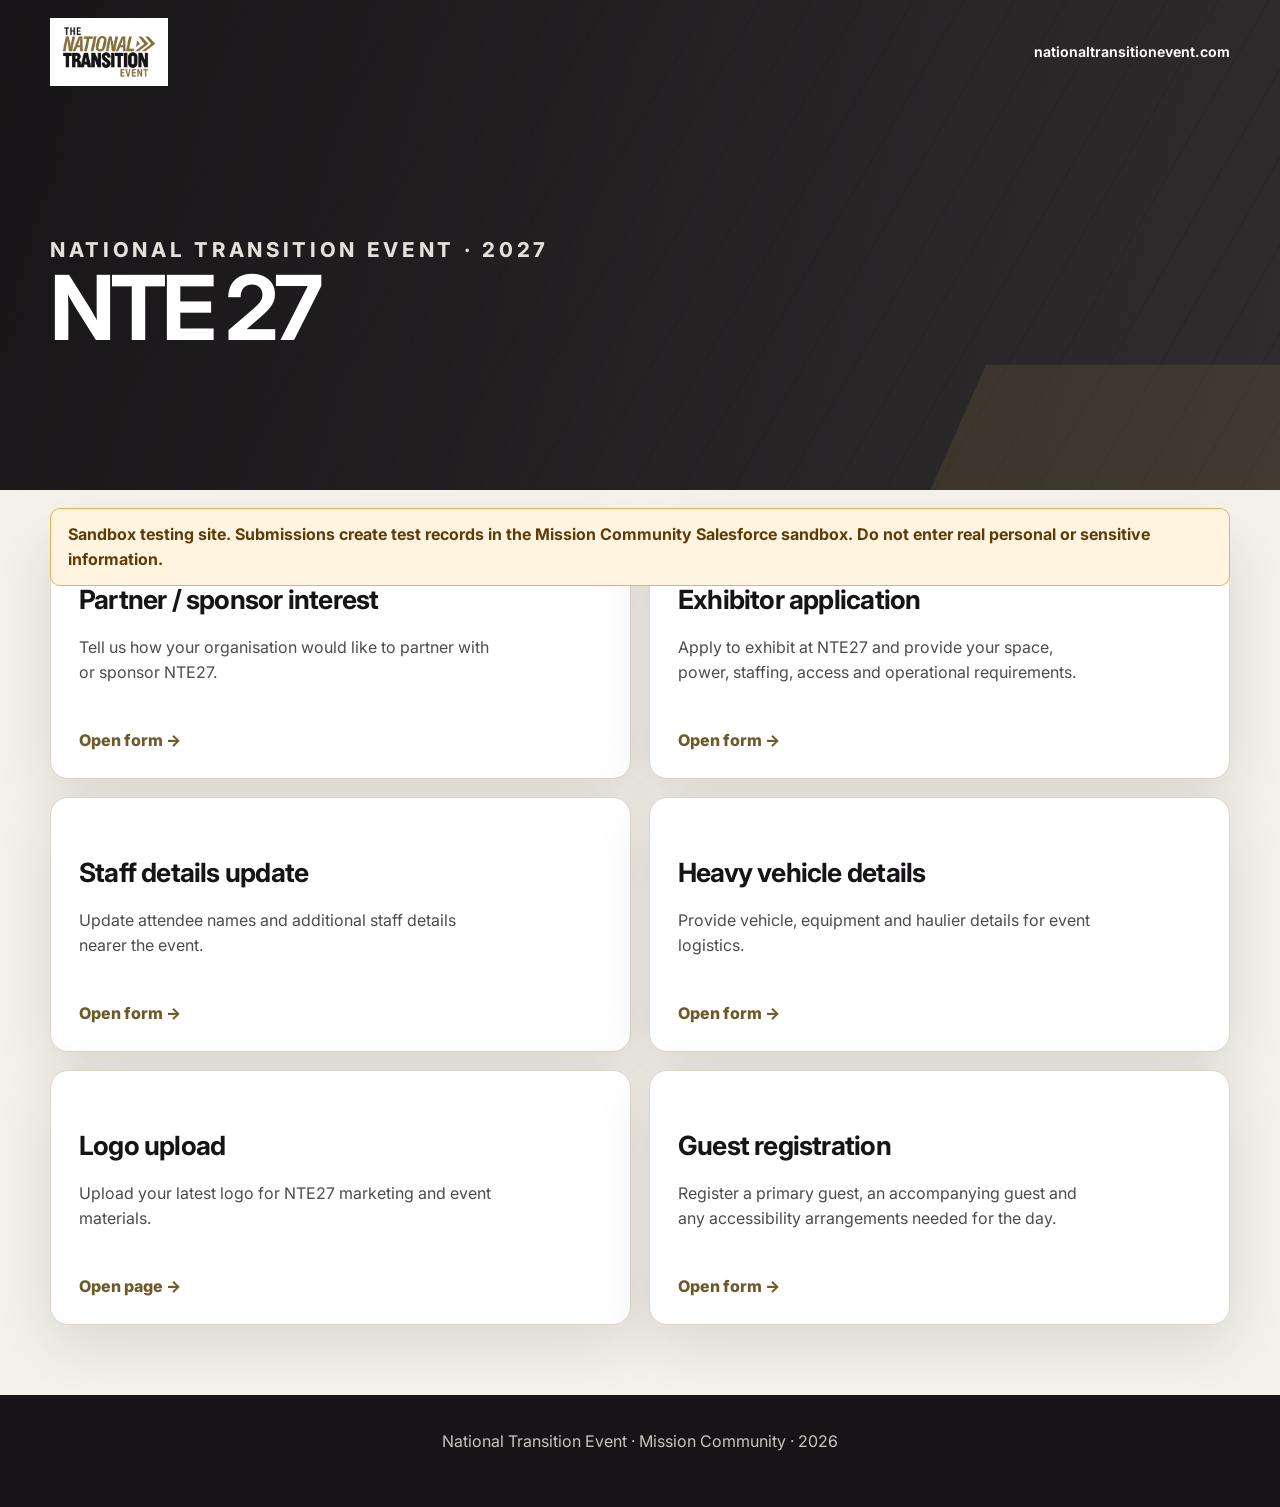
==== index.html @ 40306d3e "Publish NTE27 sandbox form site" ====
<!doctype html>
<html lang="en-GB">
<head>
  <meta charset="utf-8">
  <meta name="viewport" content="width=device-width, initial-scale=1">
  <title>NTE27 Registration and Application Forms</title>
  <meta name="description" content="Explore the National Transition Event 2027 registration and application journeys.">
  <link rel="preconnect" href="https://fonts.googleapis.com">
  <link rel="preconnect" href="https://fonts.gstatic.com" crossorigin>
  <link href="https://fonts.googleapis.com/css2?family=Inter:wght@400;550;650;750;800&amp;display=swap" rel="stylesheet">
  <link rel="stylesheet" href="assets/styles.css?v=20260811-1">
</head>
<body>
  <header class="site-header">
    <nav class="nav" aria-label="Primary navigation">
      <a class="brand" href="index.html"><img class="brand-logo" src="assets/nte-logo-white.png" alt="The National Transition Event"></a>
      <a class="nav-link" href="https://www.nationaltransitionevent.com/">nationaltransitionevent.com</a>
    </nav>
    <div class="hero">
      <p class="eyebrow">National Transition Event · 2027</p>
      <h1>NTE 27</h1>
    </div>
  </header>

  <main class="page-shell">
    <section class="hub-grid" aria-label="NTE27 form journeys">
      <a class="journey" href="partner-sponsor-interest.html">
        <h2>Partner / sponsor interest</h2>
        <p>Tell us how your organisation would like to partner with or sponsor NTE27.</p>
        <span class="arrow">Open form →</span>
      </a>
      <a class="journey" href="exhibitor-application.html">
        <h2>Exhibitor application</h2>
        <p>Apply to exhibit at NTE27 and provide your space, power, staffing, access and operational requirements.</p>
        <span class="arrow">Open form →</span>
      </a>
      <a class="journey" href="staff-update.html">
        <h2>Staff details update</h2>
        <p>Update attendee names and additional staff details nearer the event.</p>
        <span class="arrow">Open form →</span>
      </a>
      <a class="journey" href="heavy-vehicle-details.html">
        <h2>Heavy vehicle details</h2>
        <p>Provide vehicle, equipment and haulier details for event logistics.</p>
        <span class="arrow">Open form →</span>
      </a>
      <a class="journey" href="logo-upload.html">
        <h2>Logo upload</h2>
        <p>Upload your latest logo for NTE27 marketing and event materials.</p>
        <span class="arrow">Open page →</span>
      </a>
      <a class="journey" href="guest-registration.html">
        <h2>Guest registration</h2>
        <p>Register a primary guest, an accompanying guest and any accessibility arrangements needed for the day.</p>
        <span class="arrow">Open form →</span>
      </a>
    </section>
  </main>

  <footer class="site-footer">National Transition Event · Mission Community · <span data-current-year></span></footer>
  <script src="assets/config.js?v=20260811-1"></script>
  <script src="assets/forms.js?v=20260811-1"></script>
</body>
</html>
---- assets/styles.css ----
:root {
  --ink: #171417;
  --ink-soft: #4f4a4d;
  --gold: #92793f;
  --gold-dark: #6f5929;
  --gold-soft: #f1eadb;
  --paper: #fffdf9;
  --surface: #ffffff;
  --mist: #f4f1eb;
  --line: #ddd5c7;
  --success: #256348;
  --warning: #8a591b;
  --danger: #a32f3c;
  --shadow: 0 18px 55px rgba(35, 27, 19, 0.12);
  --radius: 18px;
  font-family: Inter, "Segoe UI", Arial, sans-serif;
  color: var(--ink);
  background: var(--mist);
}

* { box-sizing: border-box; }
html { scroll-behavior: smooth; }
body { margin: 0; min-width: 320px; background: var(--mist); line-height: 1.55; }
a { color: var(--gold-dark); text-underline-offset: 3px; }
a:hover { color: var(--ink); }
button, input, select, textarea { font: inherit; }
button { cursor: pointer; }

.site-header {
  position: relative;
  overflow: hidden;
  color: #fff;
  background:
    linear-gradient(105deg, rgba(19, 17, 19, .98), rgba(19, 17, 19, .88)),
    repeating-linear-gradient(120deg, transparent 0 42px, rgba(146,121,63,.22) 42px 44px);
}
.site-header::after {
  position: absolute;
  right: -6vw;
  bottom: -95px;
  width: 420px;
  height: 220px;
  content: "";
  transform: skewX(-24deg);
  background: var(--gold);
  opacity: .18;
}
.nav, .hero, .page-shell { width: min(1180px, calc(100% - 34px)); margin-inline: auto; }
.nav { position: relative; z-index: 2; display: flex; gap: 24px; padding: 18px 0; align-items: center; justify-content: space-between; }
.brand { display: inline-flex; gap: 13px; color: #fff; text-decoration: none; align-items: center; }
.brand-logo { display: block; width: 118px; height: 68px; padding: 5px; object-fit: contain; background: #fff; }
.brand-mark { display: grid; width: 52px; height: 52px; border: 1px solid rgba(255,255,255,.35); color: var(--gold-soft); font-weight: 800; letter-spacing: -.08em; place-items: center; }
.brand-copy { display: grid; font-size: .72rem; line-height: 1.1; letter-spacing: .13em; text-transform: uppercase; }
.brand-copy strong { color: var(--gold-soft); font-size: 1.06rem; letter-spacing: .04em; }
.nav-link { color: #fff; font-size: .88rem; font-weight: 650; text-decoration: none; }
.hero { position: relative; z-index: 1; padding: clamp(52px, 9vw, 108px) 0 clamp(82px, 12vw, 140px); }
.eyebrow { margin: 0 0 10px; color: var(--gold-soft); font-size: .76rem; font-weight: 750; letter-spacing: .18em; text-transform: uppercase; }
.hero h1 { max-width: 850px; margin: 0; font-size: clamp(2.5rem, 7vw, 5.6rem); line-height: .94; letter-spacing: -.055em; }
.hero p { max-width: 720px; margin: 22px 0 0; color: #e5e0da; font-size: clamp(1.02rem, 2vw, 1.28rem); }

.page-shell { position: relative; z-index: 3; margin-top: -62px; padding-bottom: 70px; }
.sandbox-notice { position: relative; z-index: 4; width: min(1180px, calc(100% - 34px)); margin: 18px auto 0; padding: 13px 17px; border: 1px solid #e7b15a; border-radius: 10px; color: #5f3b08; background: #fff4df; font-weight: 700; }
.layout { display: grid; grid-template-columns: minmax(0, 1fr) 290px; gap: 28px; align-items: start; }
.main-column { min-width: 0; }
.sidebar { position: sticky; top: 20px; display: grid; gap: 14px; }
.card { margin-bottom: 22px; padding: clamp(24px, 4vw, 42px); border: 1px solid rgba(146,121,63,.16); border-radius: var(--radius); background: var(--surface); box-shadow: var(--shadow); }
.card.compact { padding: 24px; }
.card h2 { margin: 0 0 8px; font-size: clamp(1.42rem, 3vw, 2rem); line-height: 1.15; letter-spacing: -.025em; }
.card h3 { margin: 28px 0 12px; font-size: 1.05rem; }
.card > p:last-child { margin-bottom: 0; }
.section-number { display: inline-grid; width: 32px; height: 32px; margin: 0 10px 0 0; border-radius: 50%; color: #fff; background: var(--gold); font-size: .86rem; vertical-align: 3px; place-items: center; }
.lede { color: var(--ink-soft); font-size: 1.04rem; }
.muted, .help { color: var(--ink-soft); }
.help { display: block; margin-top: 6px; font-size: .84rem; }
.required::after { content: " *"; color: var(--danger); }
.grid { display: grid; grid-template-columns: repeat(2, minmax(0, 1fr)); gap: 19px 22px; margin-top: 24px; }
.field { min-width: 0; }
.field.full { grid-column: 1 / -1; }
label, .label { display: block; margin-bottom: 7px; font-size: .91rem; font-weight: 700; }
input, select, textarea {
  width: 100%;
  min-height: 49px;
  padding: 11px 13px;
  border: 1px solid var(--line);
  border-radius: 9px;
  color: var(--ink);
  background: #fff;
}
textarea { min-height: 118px; resize: vertical; }
input:focus, select:focus, textarea:focus, button:focus-visible { outline: 3px solid rgba(146,121,63,.25); outline-offset: 2px; border-color: var(--gold); }
input[aria-invalid="true"], select[aria-invalid="true"], textarea[aria-invalid="true"] { border-color: var(--danger); }

.choice-grid { display: grid; grid-template-columns: repeat(2, minmax(0,1fr)); gap: 12px; }
.choice { position: relative; display: flex; gap: 10px; min-height: 52px; margin: 0; padding: 13px; border: 1px solid var(--line); border-radius: 10px; font-weight: 550; align-items: flex-start; cursor: pointer; }
.choice:hover, .choice:has(input:checked) { border-color: var(--gold); background: var(--gold-soft); }
.choice input { width: auto; min-height: auto; margin-top: 4px; accent-color: var(--gold-dark); flex: 0 0 auto; }
.choice strong { display: block; }
.choice small { display: block; margin-top: 2px; color: var(--ink-soft); font-weight: 450; }
.options-list { display: grid; gap: 9px; max-height: 540px; padding: 12px; overflow: auto; border: 1px solid var(--line); border-radius: 12px; background: #fbfaf7; }
.package-option { align-items: center; justify-content: space-between; }
.package-option small { margin-left: 26px; }
.package-option .price { color: var(--gold-dark); font-weight: 800; white-space: nowrap; }

.conditional[hidden], [hidden] { display: none !important; }
.conditional { margin-top: 18px; padding-top: 18px; border-top: 1px solid var(--line); }
.callout { margin: 20px 0 0; padding: 16px 18px; border-left: 4px solid var(--gold); border-radius: 0 10px 10px 0; background: var(--gold-soft); }
.callout.warning { border-color: var(--warning); background: #fff4df; }
.callout.success { border-color: var(--success); background: #eaf6ef; }
.callout.danger { border-color: var(--danger); background: #fff0f2; }
.summary-list { display: grid; gap: 10px; margin: 14px 0 0; padding: 0; list-style: none; }
.summary-list li { display: flex; gap: 16px; padding-bottom: 10px; border-bottom: 1px solid var(--line); justify-content: space-between; }
.summary-list strong { text-align: right; }
.estimate { margin: 16px 0 0; color: var(--gold-dark); font-size: 1.25rem; font-weight: 800; }

.checkline { display: flex; gap: 11px; margin: 18px 0 0; align-items: flex-start; }
.checkline input { width: auto; min-height: auto; margin-top: 5px; accent-color: var(--gold-dark); }
.checkline label { margin: 0; font-weight: 550; }
.button-row { display: flex; gap: 12px; margin-top: 24px; flex-wrap: wrap; }
.button, .button-secondary {
  display: inline-flex;
  min-height: 50px;
  padding: 12px 20px;
  border: 1px solid var(--gold-dark);
  border-radius: 9px;
  font-weight: 750;
  text-decoration: none;
  align-items: center;
  justify-content: center;
}
.button { color: #fff; background: var(--gold-dark); }
.button:hover { color: #fff; background: var(--ink); }
.button-secondary { color: var(--gold-dark); background: #fff; }
.button[disabled], .button-secondary[disabled], .button[aria-disabled="true"], .button-secondary[aria-disabled="true"] { border-color: #aaa; color: #666; background: #ddd; cursor: not-allowed; }
.status { margin-top: 16px; padding: 14px 16px; border-radius: 9px; font-weight: 650; }
.status.error { color: #6f1823; background: #ffeaed; }
.status.success { color: #174c35; background: #e7f5ed; }

.email-preview-panel {
  margin: 28px 0 22px;
  padding: clamp(24px, 4vw, 36px);
  border: 1px solid rgba(146,121,63,.28);
  border-radius: var(--radius);
  background: linear-gradient(135deg, #1b181b, #292329);
  color: #fff;
  box-shadow: var(--shadow);
}
.email-preview-panel .eyebrow { margin-top: 0; }
.email-preview-panel h2 { margin: 0 0 8px; font-size: clamp(1.45rem, 3vw, 2rem); line-height: 1.15; letter-spacing: -.025em; }
.email-preview-panel p:not(.eyebrow) { max-width: 720px; margin: 0; color: #ded8d2; }
.email-preview-panel .button-row { margin-top: 20px; }
.email-preview-panel .button-secondary { border-color: var(--gold-soft); color: var(--ink); background: var(--gold-soft); }
.email-preview-panel .button-secondary:hover { border-color: #fff; color: #fff; background: transparent; }

.progress { margin: 0; padding: 0; list-style: none; counter-reset: steps; }
.progress li { position: relative; margin: 0 0 13px; padding-left: 28px; color: var(--ink-soft); font-size: .86rem; }
.progress li::before { position: absolute; left: 0; width: 18px; height: 18px; border: 1px solid var(--line); border-radius: 50%; content: counter(steps); counter-increment: steps; font-size: .68rem; text-align: center; line-height: 17px; }
.mini-meta { display: grid; gap: 9px; margin: 0; }
.mini-meta div { display: flex; gap: 10px; font-size: .86rem; justify-content: space-between; }
.mini-meta dt { color: var(--ink-soft); }
.mini-meta dd { margin: 0; font-weight: 700; text-align: right; }

.hub-grid { display: grid; grid-template-columns: repeat(2, minmax(0,1fr)); gap: 18px; }
.tag { display: inline-block; padding: 5px 9px; border-radius: 999px; color: var(--gold-dark); background: var(--gold-soft); font-size: .72rem; font-weight: 800; letter-spacing: .08em; text-transform: uppercase; }
.tag.blocked { color: #6f1823; background: #ffeaed; }
.journey { position: relative; min-height: 255px; margin: 0; padding: 28px; overflow: hidden; border: 1px solid var(--line); border-radius: var(--radius); color: var(--ink); background: #fff; box-shadow: var(--shadow); text-decoration: none; }
.journey:hover { transform: translateY(-3px); border-color: var(--gold); }
.journey .tag { display: inline-block; padding: 5px 9px; border-radius: 999px; color: var(--gold-dark); background: var(--gold-soft); font-size: .72rem; font-weight: 800; letter-spacing: .08em; text-transform: uppercase; }
.journey .tag.blocked { color: #6f1823; background: #ffeaed; }
.journey h2 { margin: 26px 0 10px; font-size: 1.65rem; letter-spacing: -.03em; }
.journey p { max-width: 420px; color: var(--ink-soft); }
.journey .arrow { position: absolute; left: 28px; bottom: 25px; color: var(--gold-dark); font-weight: 800; }
.blocked-panel { border-style: dashed; box-shadow: none; }

.site-footer { padding: 34px 20px 54px; color: #cbc5bf; background: var(--ink); text-align: center; }
.site-footer a { color: var(--gold-soft); }

@media (max-width: 900px) {
  .layout { grid-template-columns: 1fr; }
  .sidebar { position: static; grid-template-columns: repeat(2,minmax(0,1fr)); }
}
@media (max-width: 680px) {
  .grid, .choice-grid, .hub-grid, .sidebar { grid-template-columns: 1fr; }
  .nav-link { display: none; }
  .hero { padding-top: 45px; }
  .page-shell { margin-top: -45px; }
  .package-option { align-items: flex-start; }
  .package-option .price { white-space: normal; }
}
@media (prefers-reduced-motion: no-preference) {
  .journey, .button, .button-secondary { transition: transform .18s ease, border-color .18s ease, background .18s ease, color .18s ease; }
}
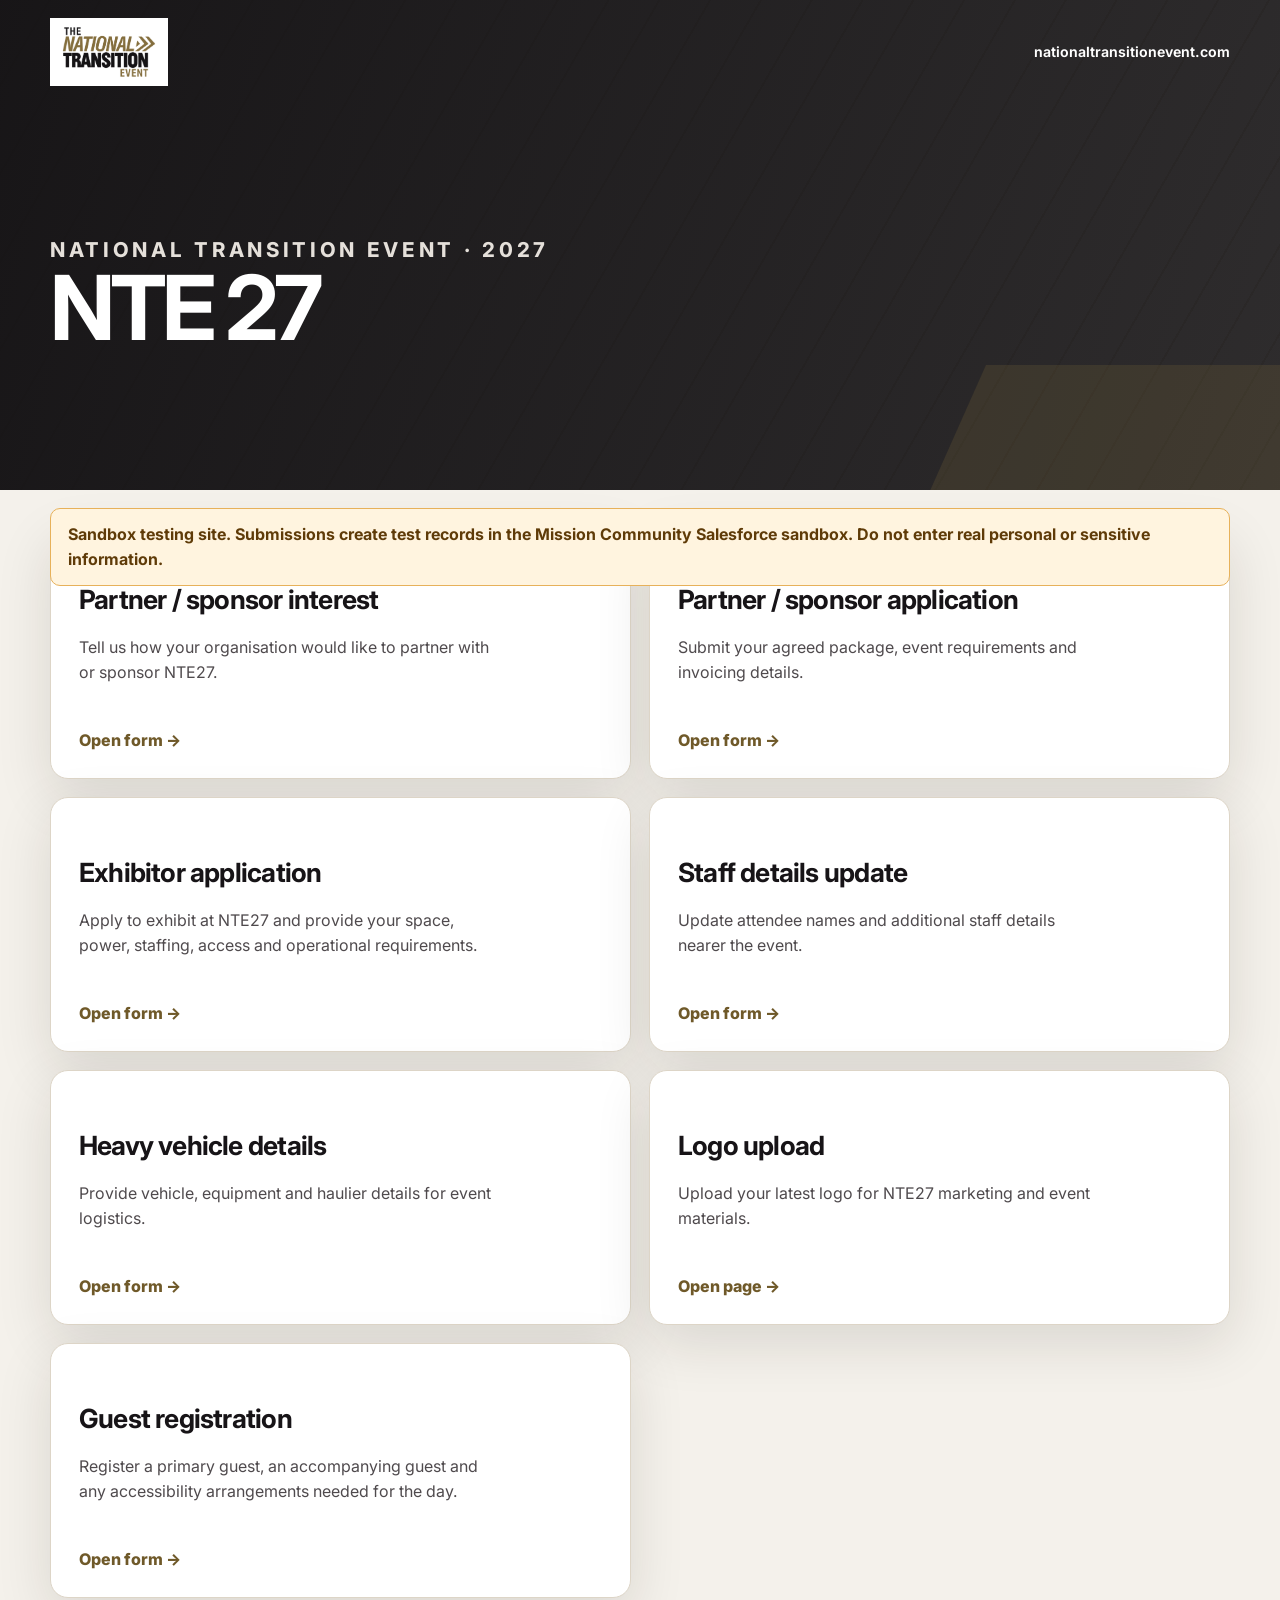
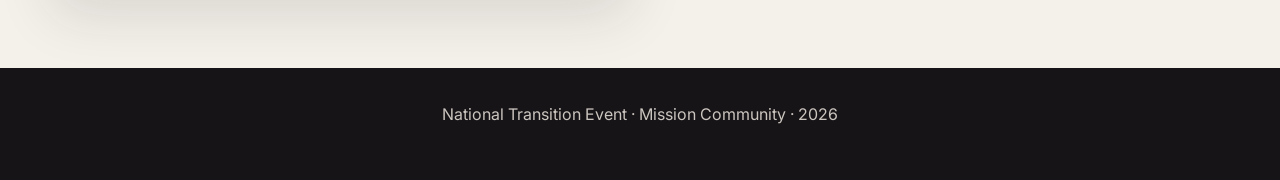
==== commit e96fadf7: "Publish all NTE forms with isolated lead source" ====
--- a/index.html
+++ b/index.html
@@ -8,7 +8,7 @@
   <link rel="preconnect" href="https://fonts.googleapis.com">
   <link rel="preconnect" href="https://fonts.gstatic.com" crossorigin>
   <link href="https://fonts.googleapis.com/css2?family=Inter:wght@400;550;650;750;800&amp;display=swap" rel="stylesheet">
-  <link rel="stylesheet" href="assets/styles.css?v=20260811-1">
+  <link rel="stylesheet" href="assets/styles.css?v=20260815-2">
 </head>
 <body>
   <header class="site-header">
@@ -27,6 +27,11 @@
       <a class="journey" href="partner-sponsor-interest.html">
         <h2>Partner / sponsor interest</h2>
         <p>Tell us how your organisation would like to partner with or sponsor NTE27.</p>
+        <span class="arrow">Open form →</span>
+      </a>
+      <a class="journey" href="partner-sponsor-application.html">
+        <h2>Partner / sponsor application</h2>
+        <p>Submit your agreed package, event requirements and invoicing details.</p>
         <span class="arrow">Open form →</span>
       </a>
       <a class="journey" href="exhibitor-application.html">
@@ -58,7 +63,7 @@
   </main>
 
   <footer class="site-footer">National Transition Event · Mission Community · <span data-current-year></span></footer>
-  <script src="assets/config.js?v=20260811-1"></script>
-  <script src="assets/forms.js?v=20260811-1"></script>
+  <script src="assets/config.js?v=20260815-2"></script>
+  <script src="assets/forms.js?v=20260815-2"></script>
 </body>
 </html>
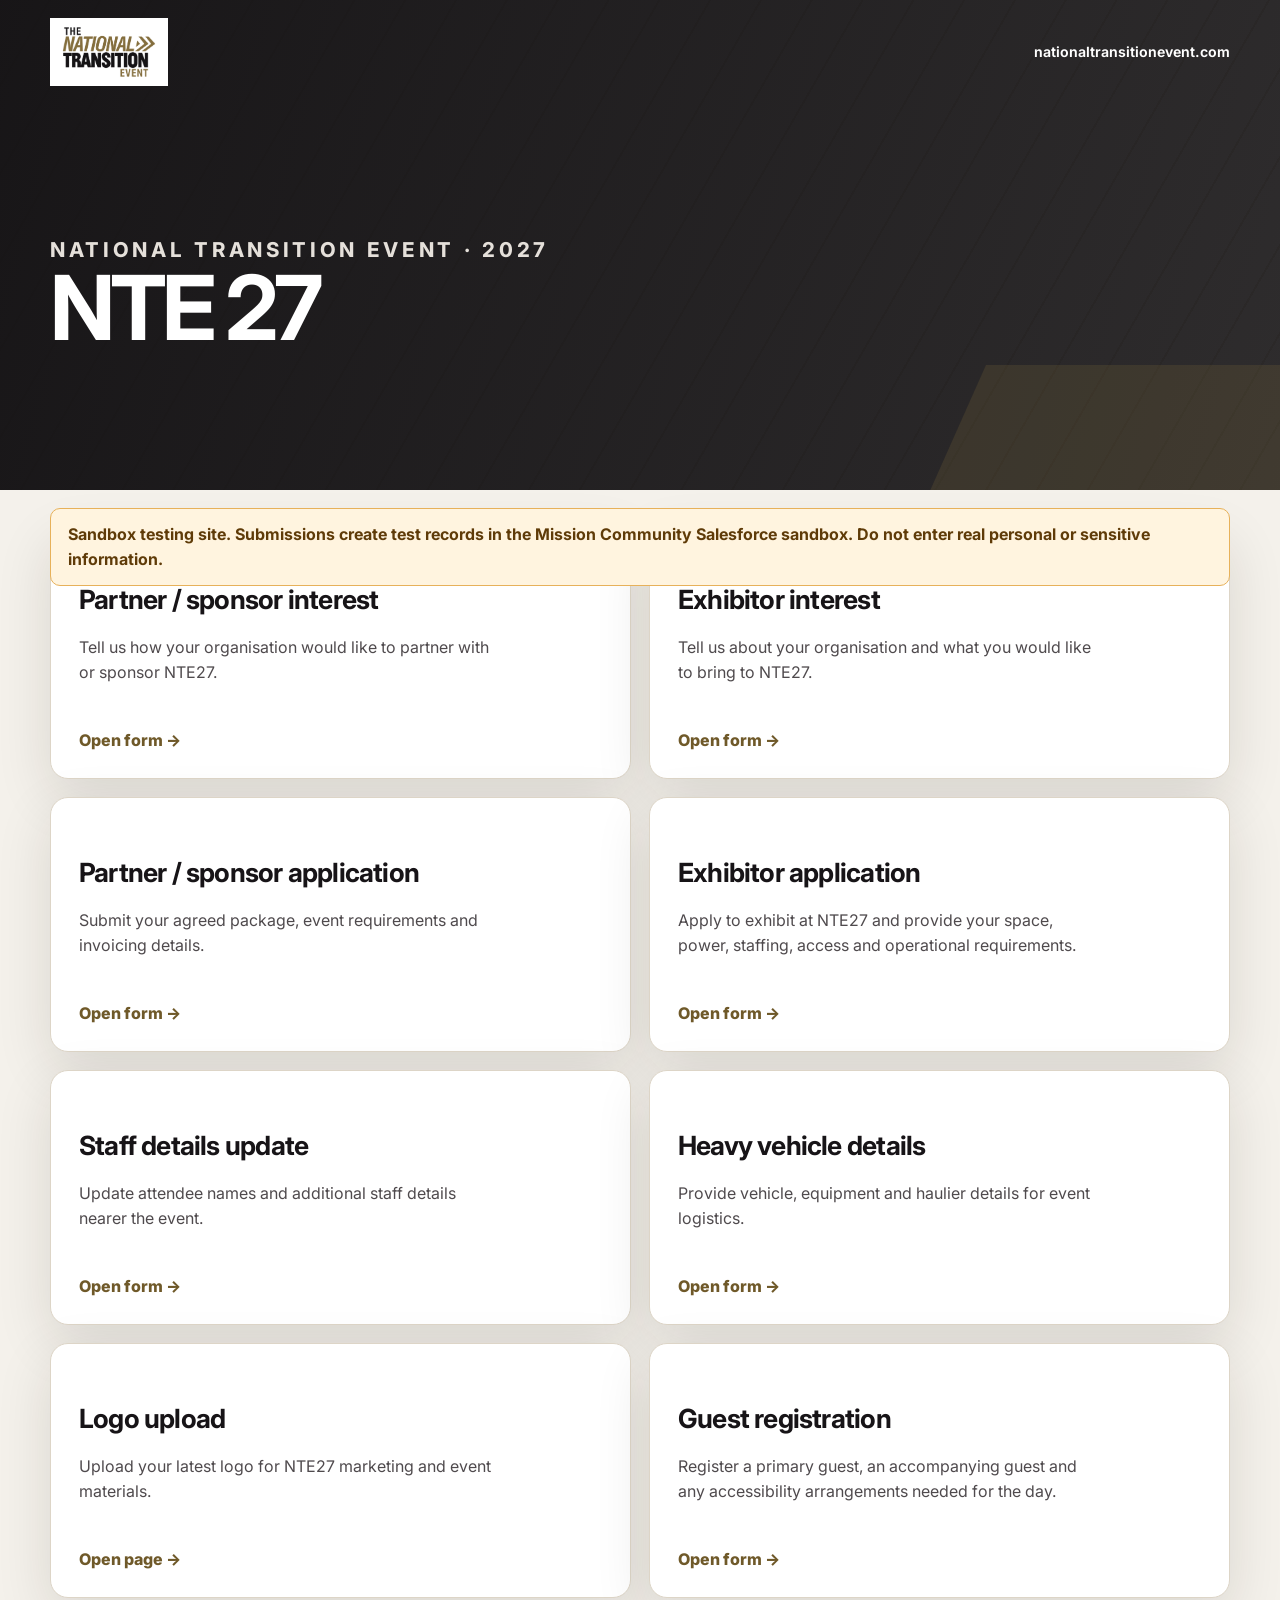
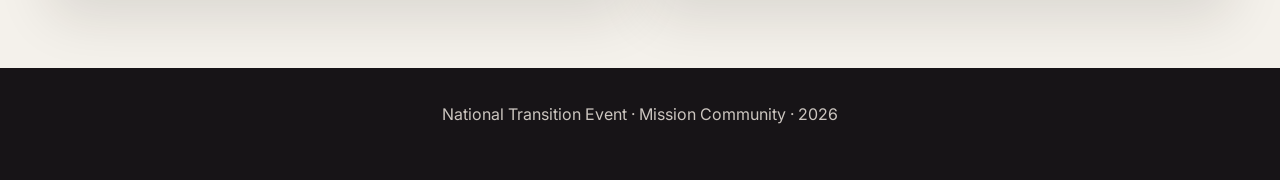
==== commit 31906028: "Publish calculated pricing and exhibitor interest form" ====
--- a/index.html
+++ b/index.html
@@ -8,7 +8,7 @@
   <link rel="preconnect" href="https://fonts.googleapis.com">
   <link rel="preconnect" href="https://fonts.gstatic.com" crossorigin>
   <link href="https://fonts.googleapis.com/css2?family=Inter:wght@400;550;650;750;800&amp;display=swap" rel="stylesheet">
-  <link rel="stylesheet" href="assets/styles.css?v=20260815-2">
+  <link rel="stylesheet" href="assets/styles.css?v=20260817-1">
 </head>
 <body>
   <header class="site-header">
@@ -27,6 +27,11 @@
       <a class="journey" href="partner-sponsor-interest.html">
         <h2>Partner / sponsor interest</h2>
         <p>Tell us how your organisation would like to partner with or sponsor NTE27.</p>
+        <span class="arrow">Open form →</span>
+      </a>
+      <a class="journey" href="exhibitor-interest.html">
+        <h2>Exhibitor interest</h2>
+        <p>Tell us about your organisation and what you would like to bring to NTE27.</p>
         <span class="arrow">Open form →</span>
       </a>
       <a class="journey" href="partner-sponsor-application.html">
@@ -63,7 +68,7 @@
   </main>
 
   <footer class="site-footer">National Transition Event · Mission Community · <span data-current-year></span></footer>
-  <script src="assets/config.js?v=20260815-2"></script>
-  <script src="assets/forms.js?v=20260815-2"></script>
+  <script src="assets/config.js?v=20260817-1"></script>
+  <script src="assets/forms.js?v=20260817-1"></script>
 </body>
 </html>
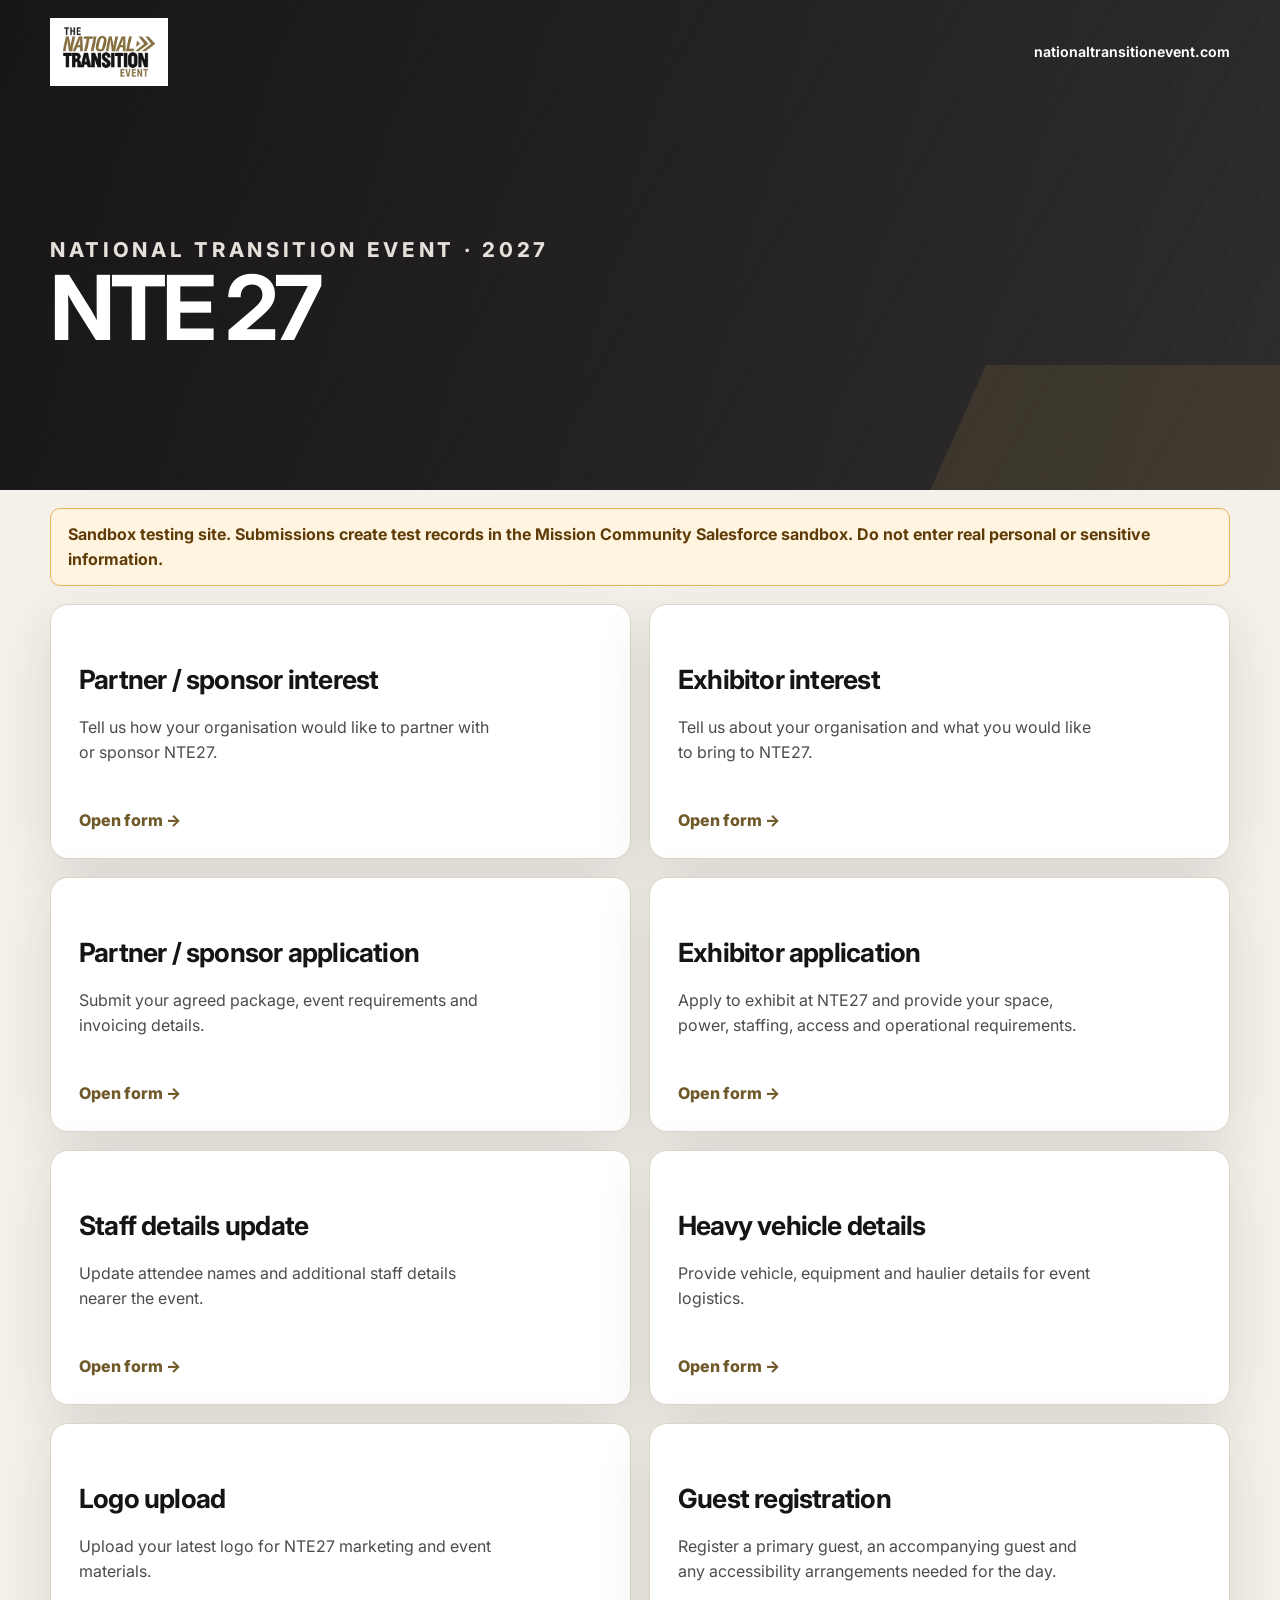
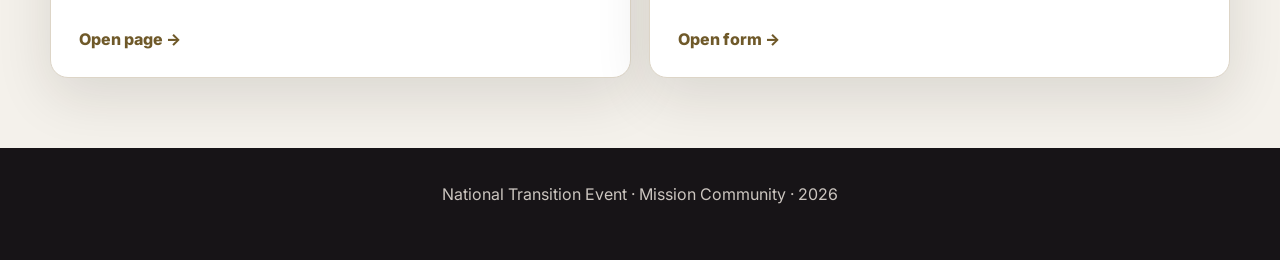
==== commit 55a79df9: "Fix sandbox notice overlap across form layouts" ====
--- a/index.html
+++ b/index.html
@@ -8,7 +8,7 @@
   <link rel="preconnect" href="https://fonts.googleapis.com">
   <link rel="preconnect" href="https://fonts.gstatic.com" crossorigin>
   <link href="https://fonts.googleapis.com/css2?family=Inter:wght@400;550;650;750;800&amp;display=swap" rel="stylesheet">
-  <link rel="stylesheet" href="assets/styles.css?v=20260817-1">
+  <link rel="stylesheet" href="assets/styles.css?v=20260817-2">
 </head>
 <body>
   <header class="site-header">
@@ -68,7 +68,7 @@
   </main>
 
   <footer class="site-footer">National Transition Event · Mission Community · <span data-current-year></span></footer>
-  <script src="assets/config.js?v=20260817-1"></script>
-  <script src="assets/forms.js?v=20260817-1"></script>
+  <script src="assets/config.js?v=20260817-2"></script>
+  <script src="assets/forms.js?v=20260817-2"></script>
 </body>
 </html>
--- a/assets/styles.css
+++ b/assets/styles.css
@@ -60,6 +60,7 @@
 
 .page-shell { position: relative; z-index: 3; margin-top: -62px; padding-bottom: 70px; }
 .sandbox-notice { position: relative; z-index: 4; width: min(1180px, calc(100% - 34px)); margin: 18px auto 0; padding: 13px 17px; border: 1px solid #e7b15a; border-radius: 10px; color: #5f3b08; background: #fff4df; font-weight: 700; }
+.sandbox-notice + .page-shell { margin-top: 18px; }
 .layout { display: grid; grid-template-columns: minmax(0, 1fr) 290px; gap: 28px; align-items: start; }
 .main-column { min-width: 0; }
 .sidebar { position: sticky; top: 20px; display: grid; gap: 14px; }
